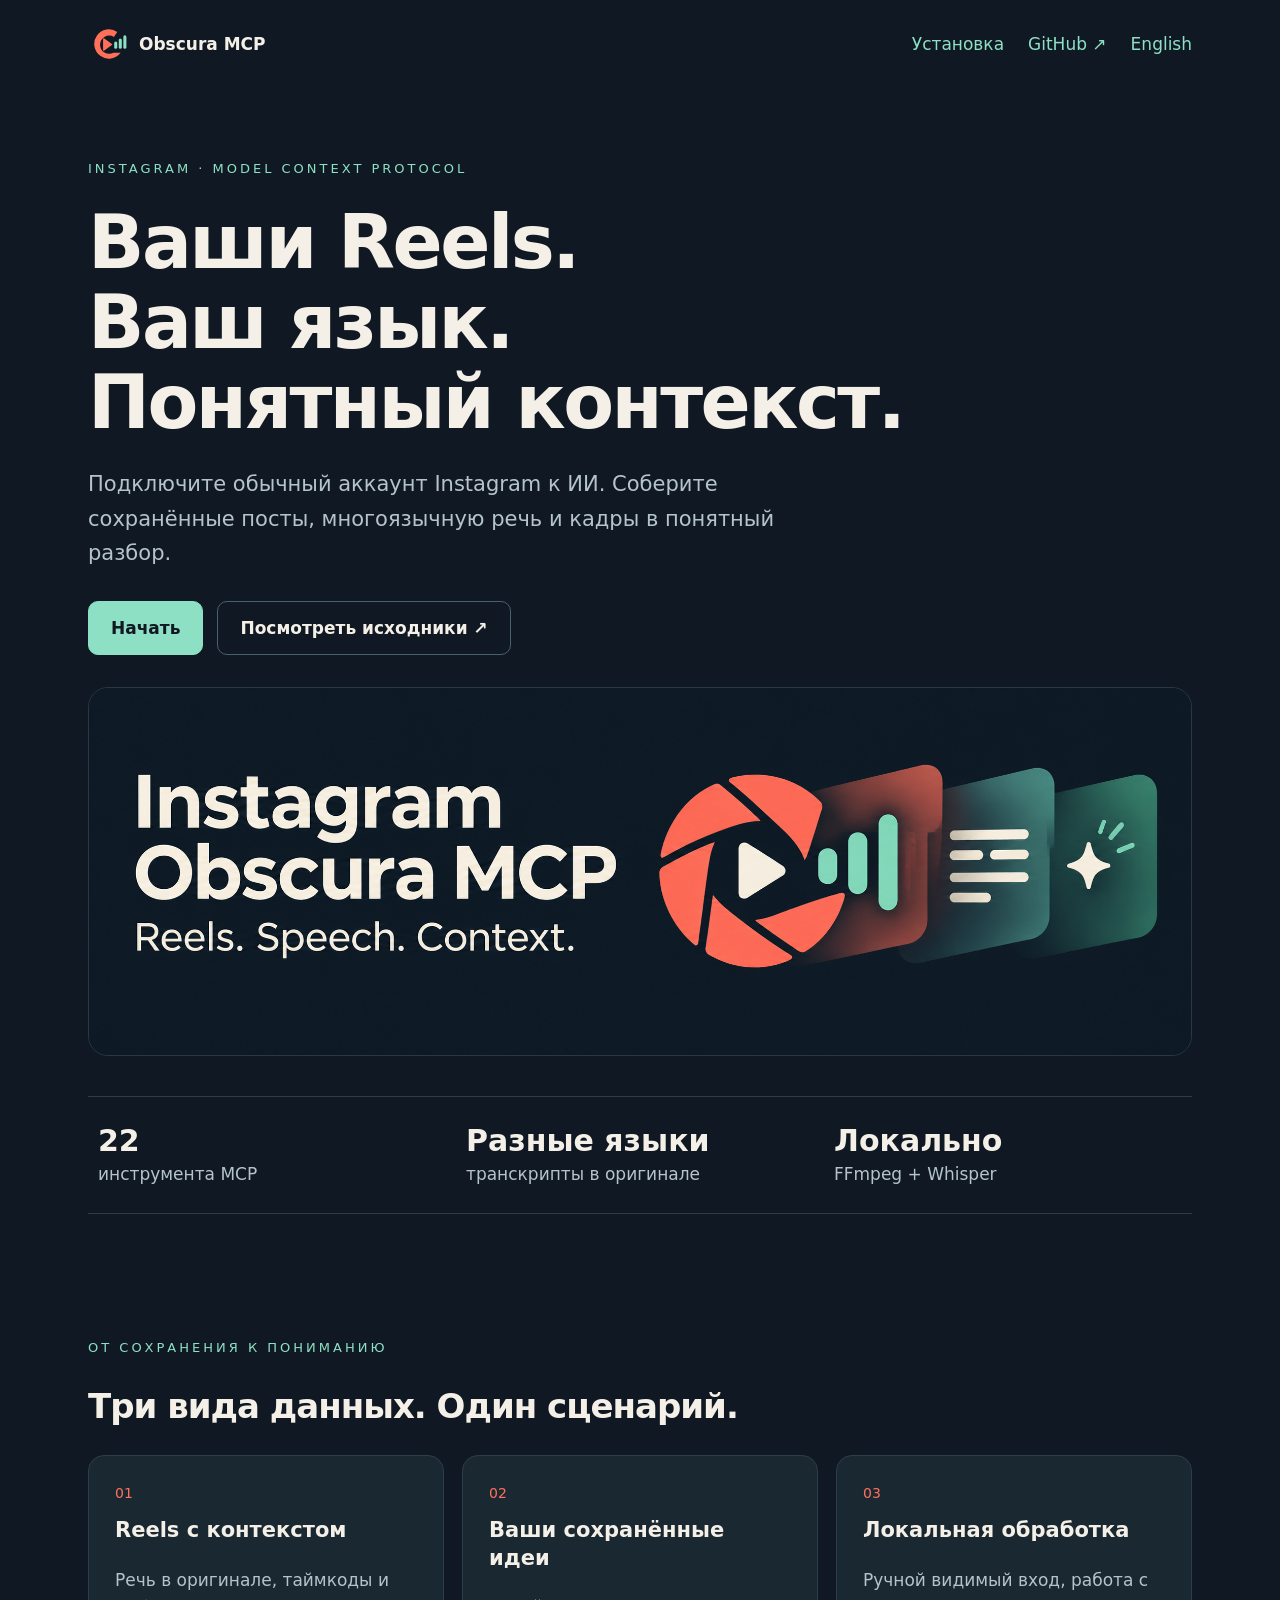
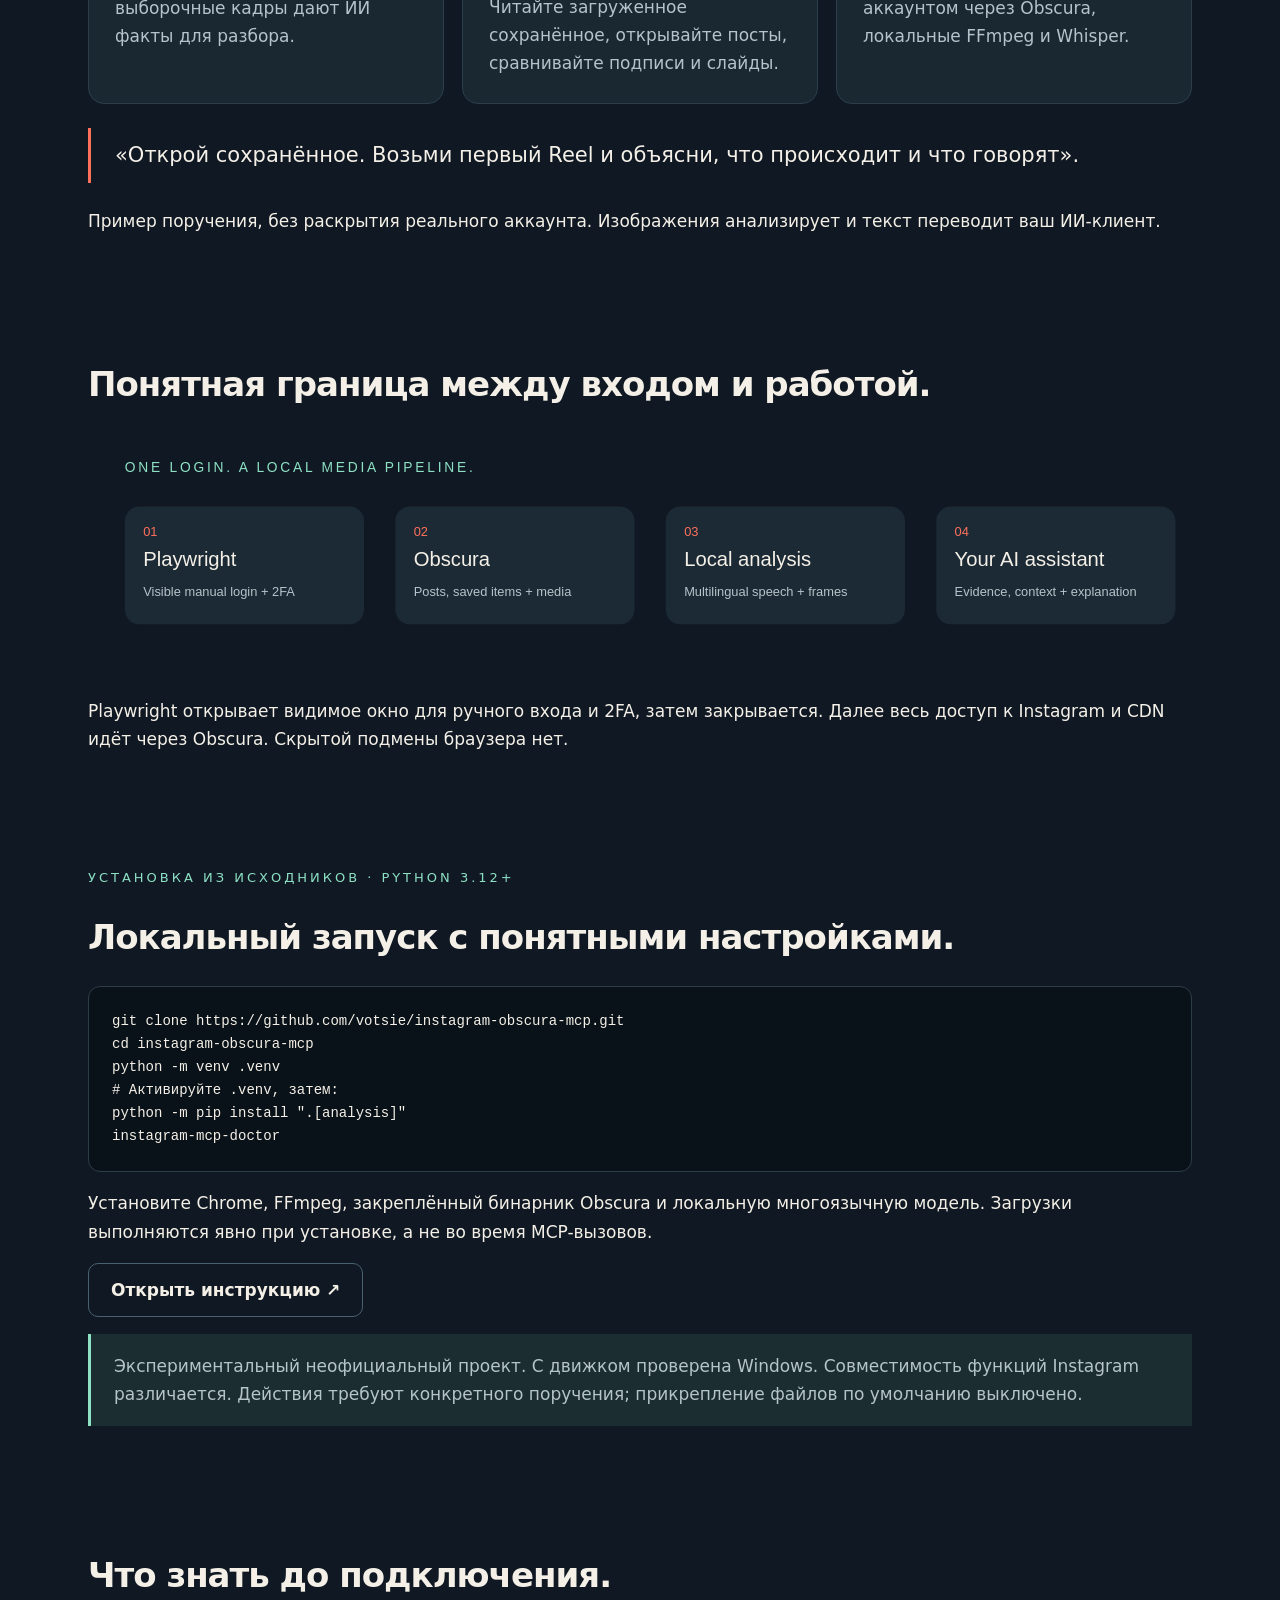
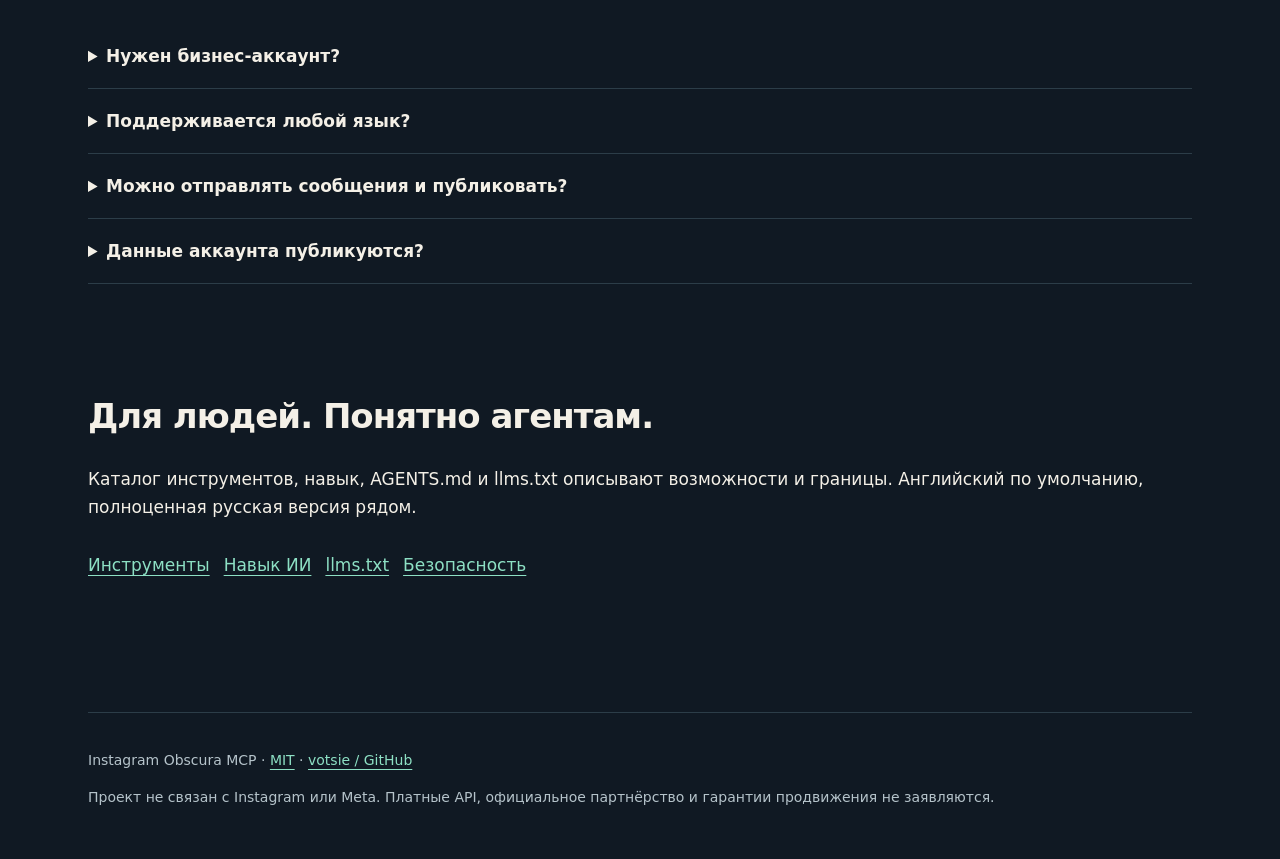
==== site/ru/index.html @ 12e150a8 "feat: release Instagram Obscura MCP with multilingual analysis" ====
<!doctype html>
<html lang="ru"><head><meta charset="utf-8"><meta name="viewport" content="width=device-width,initial-scale=1"><title>Instagram MCP: Reels, речь и сохранённое | Obscura</title><meta name="description" content="Посты и сохранённые Reels для ИИ: локальное распознавание многоязычной речи, кадры видео, ручной вход Playwright и работа через Obscura."><meta name="theme-color" content="#101923"><link rel="canonical" href="https://votsie.github.io/instagram-obscura-mcp/ru/"><link rel="alternate" hreflang="en" href="https://votsie.github.io/instagram-obscura-mcp/"><link rel="alternate" hreflang="ru" href="https://votsie.github.io/instagram-obscura-mcp/ru/"><link rel="alternate" hreflang="x-default" href="https://votsie.github.io/instagram-obscura-mcp/"><link rel="icon" href="../assets/mark.svg" type="image/svg+xml"><link rel="stylesheet" href="../assets/style.css"><meta property="og:type" content="website"><meta property="og:title" content="Instagram MCP: Reels, речь и сохранённое | Obscura"><meta property="og:description" content="Посты и сохранённые Reels для ИИ: локальное распознавание многоязычной речи, кадры видео, ручной вход Playwright и работа через Obscura."><meta property="og:url" content="https://votsie.github.io/instagram-obscura-mcp/ru/"><meta property="og:image" content="https://votsie.github.io/instagram-obscura-mcp/assets/hero.png"><meta property="og:image:alt" content="Instagram Obscura MCP — Reels. Speech. Context."><meta property="og:locale" content="ru_RU"><meta name="twitter:card" content="summary_large_image"><meta name="twitter:title" content="Instagram MCP: Reels, речь и сохранённое | Obscura"><meta name="twitter:description" content="Посты и сохранённые Reels для ИИ: локальное распознавание многоязычной речи, кадры видео, ручной вход Playwright и работа через Obscura."><meta name="twitter:image" content="https://votsie.github.io/instagram-obscura-mcp/assets/hero.png"><script type="application/ld+json">{"@context": "https://schema.org", "@type": "SoftwareSourceCode", "name": "Instagram Obscura MCP", "description": "Посты и сохранённые Reels для ИИ: локальное распознавание многоязычной речи, кадры видео, ручной вход Playwright и работа через Obscura.", "codeRepository": "https://github.com/votsie/instagram-obscura-mcp", "url": "https://votsie.github.io/instagram-obscura-mcp/ru/", "programmingLanguage": "Python", "runtimePlatform": "Python 3.12+", "license": "https://github.com/votsie/instagram-obscura-mcp/blob/main/LICENSE", "inLanguage": "ru", "author": {"@type": "Person", "name": "votsie", "url": "https://github.com/votsie"}}</script></head>
<body><a class="skip" href="#main">К содержанию</a><div class="wrap"><header><a class="brand" href="../index.html"><img src="../assets/mark.svg" width="39" height="39" alt="">Obscura MCP</a><nav aria-label="Главная навигация"><a href="#start">Установка</a><a href="https://github.com/votsie/instagram-obscura-mcp">GitHub ↗</a><a href="../" lang="en">English</a></nav></header>
<main id="main"><section class="hero"><p class="eyebrow">Instagram · Model Context Protocol</p><h1>Ваши Reels.<br>Ваш язык.<br>Понятный контекст.</h1><p class="lead">Подключите обычный аккаунт Instagram к ИИ. Соберите сохранённые посты, многоязычную речь и кадры в понятный разбор.</p><div class="buttons"><a class="button primary" href="#start">Начать</a><a class="button" href="https://github.com/votsie/instagram-obscura-mcp">Посмотреть исходники ↗</a></div><img class="cover" src="../assets/hero.webp" width="2172" height="724" alt="Instagram Obscura MCP — Reels. Speech. Context." fetchpriority="high"><div class="metrics"><div class="metric"><b>22</b>инструмента MCP</div><div class="metric"><b>Разные языки</b>транскрипты в оригинале</div><div class="metric"><b>Локально</b>FFmpeg + Whisper</div></div></section>
<section><p class="eyebrow">От сохранения к пониманию</p><h2>Три вида данных. Один сценарий.</h2><div class="grid"><article class="card"><span class="num">01</span><h3>Reels с контекстом</h3><p>Речь в оригинале, таймкоды и выборочные кадры дают ИИ факты для разбора.</p></article><article class="card"><span class="num">02</span><h3>Ваши сохранённые идеи</h3><p>Читайте загруженное сохранённое, открывайте посты, сравнивайте подписи и слайды.</p></article><article class="card"><span class="num">03</span><h3>Локальная обработка</h3><p>Ручной видимый вход, работа с аккаунтом через Obscura, локальные FFmpeg и Whisper.</p></article></div><blockquote>«Открой сохранённое. Возьми первый Reel и объясни, что происходит и что говорят».</blockquote><p>Пример поручения, без раскрытия реального аккаунта. Изображения анализирует и текст переводит ваш ИИ-клиент.</p></section>
<section><h2>Понятная граница между входом и работой.</h2><img class="wide flow-diagram" loading="lazy" src="../assets/flow.svg" width="1200" height="260" alt="Ручной вход Playwright, работа Obscura, локальный анализ и объяснение ИИ"><p>Playwright открывает видимое окно для ручного входа и 2FA, затем закрывается. Далее весь доступ к Instagram и CDN идёт через Obscura. Скрытой подмены браузера нет.</p><ol class="mobile-flow"><li>Видимый вход Playwright и 2FA</li><li>Obscura: посты, сохранённое и медиа</li><li>Локальные многоязычная речь и кадры</li><li>ИИ-клиент: разбор и перевод</li></ol></section>
<section id="start"><p class="eyebrow">Установка из исходников · Python 3.12+</p><h2>Локальный запуск с понятными настройками.</h2><pre><code>git clone https://github.com/votsie/instagram-obscura-mcp.git
cd instagram-obscura-mcp
python -m venv .venv
# Активируйте .venv, затем:
python -m pip install ".[analysis]"
instagram-mcp-doctor</code></pre><p>Установите Chrome, FFmpeg, закреплённый бинарник Obscura и локальную многоязычную модель. Загрузки выполняются явно при установке, а не во время MCP-вызовов.</p><a class="button" href="https://github.com/votsie/instagram-obscura-mcp/blob/main/docs/ru/installation.md">Открыть инструкцию ↗</a><p class="note">Экспериментальный неофициальный проект. С движком проверена Windows. Совместимость функций Instagram различается. Действия требуют конкретного поручения; прикрепление файлов по умолчанию выключено.</p></section>
<section><h2>Что знать до подключения.</h2><details><summary>Нужен бизнес-аккаунт?</summary><p>Нет. Это браузерный сценарий для личного аккаунта, а не интеграция Graph API.</p></details><details><summary>Поддерживается любой язык?</summary><p>Используется многоязычная Whisper с автоопределением. Покрытие и точность различаются; разбор, перевод и чтение кадров выполняет ИИ-клиент.</p></details><details><summary>Можно отправлять сообщения и публиковать?</summary><p>Есть примитивы интерфейса с проверкой аккаунта. Специальных API отправки и публикации нет; реальные отправки не тестировались при выпуске. Проверяйте каждую операцию.</p></details><details><summary>Данные аккаунта публикуются?</summary><p>В репозитории нет сессий, сохранённого или скачанного контента. Локальная среда сохраняет приватные cookies и результаты: защищайте её и ознакомьтесь с моделью угроз.</p></details></section><section><h2>Для людей. Понятно агентам.</h2><p>Каталог инструментов, навык, AGENTS.md и llms.txt описывают возможности и границы. Английский по умолчанию, полноценная русская версия рядом.</p><div class="buttons"><a href="https://github.com/votsie/instagram-obscura-mcp/blob/main/docs/tools.md">Инструменты</a><a href="https://github.com/votsie/instagram-obscura-mcp/blob/main/skills/instagram/SKILL.md">Навык ИИ</a><a href="../llms.txt">llms.txt</a><a href="https://github.com/votsie/instagram-obscura-mcp/blob/main/docs/ru/security.md">Безопасность</a></div></section></main><footer>Instagram Obscura MCP · <a href="https://github.com/votsie/instagram-obscura-mcp/blob/main/LICENSE">MIT</a> · <a href="https://github.com/votsie/instagram-obscura-mcp">votsie / GitHub</a><p>Проект не связан с Instagram или Meta. Платные API, официальное партнёрство и гарантии продвижения не заявляются.</p></footer></div></body></html>
---- site/assets/style.css ----
:root{color-scheme:dark;--ink:#101923;--panel:#1a2832;--paper:#f4f0e7;--mint:#8de0c4;--coral:#ff705b;--muted:#b5c3ca}*{box-sizing:border-box}html{scroll-behavior:smooth}body{margin:0;background:var(--ink);color:var(--paper);font:17px/1.65 system-ui,-apple-system,Segoe UI,sans-serif}a{color:var(--mint);text-underline-offset:4px}a:focus-visible,button:focus-visible{outline:3px solid var(--coral);outline-offset:6px}.wrap{max-width:1160px;margin:auto;padding:0 28px}.skip{position:absolute;left:10px;top:-90px}.skip:focus{top:10px;background:var(--ink);z-index:3}header{display:flex;align-items:center;justify-content:space-between;padding:25px 0;gap:20px}header a{text-decoration:none}header .brand{display:flex;align-items:center;color:var(--paper);gap:12px;font-weight:700}header img{width:39px;height:39px}nav{display:flex;gap:24px}.hero{padding:56px 0 28px}.eyebrow{font-size:13px;letter-spacing:3px;color:var(--mint);text-transform:uppercase}h1{font-size:clamp(40px,6vw,74px);line-height:1.08;letter-spacing:-2.5px;max-width:900px;margin:24px 0}h2{font-size:34px;line-height:1.2;letter-spacing:-1px}h3{font-size:21px;line-height:1.3;margin-top:0}.lead{max-width:760px;font-size:21px;color:var(--muted)}.buttons{display:flex;gap:14px;flex-wrap:wrap;margin:30px 0}.button{display:inline-block;border-radius:10px;padding:12px 22px;text-decoration:none;font-weight:650;border:1px solid #49606e;color:var(--paper)}.primary{background:var(--mint);border-color:var(--mint);color:var(--ink)}.cover{display:block;width:100%;height:auto;border-radius:20px;border:1px solid #263844;margin:32px 0}.metrics{display:grid;grid-template-columns:repeat(3,1fr);border-block:1px solid #2c3d48;margin:40px 0}.metric{padding:24px 10px;color:var(--muted)}.metric b{display:block;font-size:30px;line-height:1.3;color:var(--paper)}section{padding:42px 0}.grid{display:grid;grid-template-columns:repeat(3,1fr);gap:18px}.card{background:var(--panel);border:1px solid #2b3e4a;border-radius:16px;padding:26px}.card p{margin-bottom:0;color:var(--muted)}.num{color:var(--coral);font-size:14px;display:block;margin-bottom:12px}blockquote{border-left:3px solid var(--coral);padding:10px 24px;margin:24px 0;color:var(--paper);font-size:21px}pre{overflow:auto;background:#0a1219;padding:23px;border:1px solid #2c3d48;border-radius:12px;font-size:14px}code{font-family:ui-monospace,Consolas,monospace}.wide{width:100%;height:auto}.note{background:#1b2d31;border-left:3px solid var(--mint);padding:18px 23px;color:var(--muted)}details{border-bottom:1px solid #2c3d48;padding:18px 0}summary{cursor:pointer;font-weight:600}details p{color:var(--muted)}footer{border-top:1px solid #2c3d48;padding:36px 0;margin-top:60px;font-size:14px;color:var(--muted)}@media(max-width:720px){.wrap{padding:0 20px}header{align-items:flex-start}nav{gap:12px;font-size:14px}.grid{grid-template-columns:1fr}.hero{padding-top:25px}h1{letter-spacing:-1px}.metrics{gap:8px}.metric b{font-size:23px}.metric{font-size:13px}section{padding:28px 0}.lead{font-size:19px}}@media(prefers-reduced-motion:reduce){html{scroll-behavior:auto}}
header .brand{white-space:nowrap}.mobile-flow{display:none}@media(max-width:720px){header{flex-wrap:wrap}nav{width:100%;justify-content:space-between}.flow-diagram{display:none}.mobile-flow{display:grid;gap:12px}.mobile-flow li{background:var(--panel);padding:14px 18px;border-radius:12px;list-style-position:inside}}
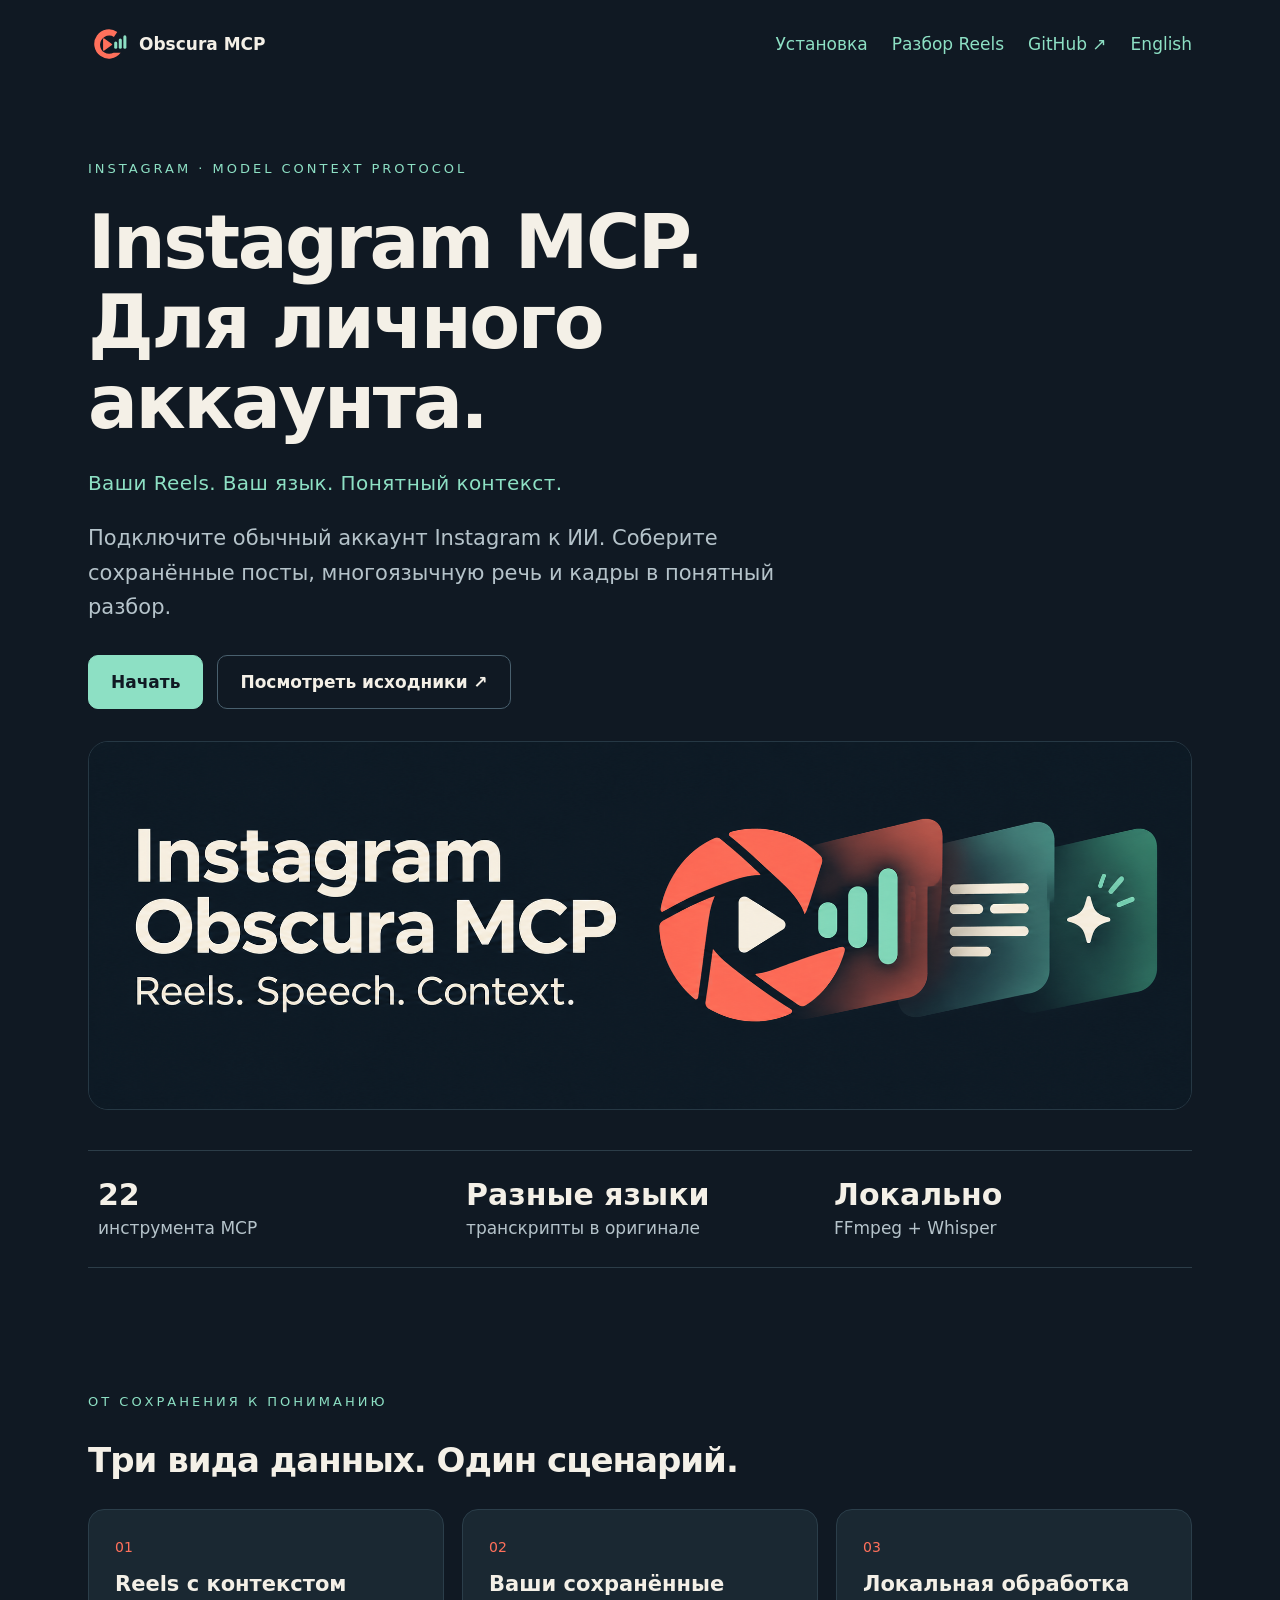
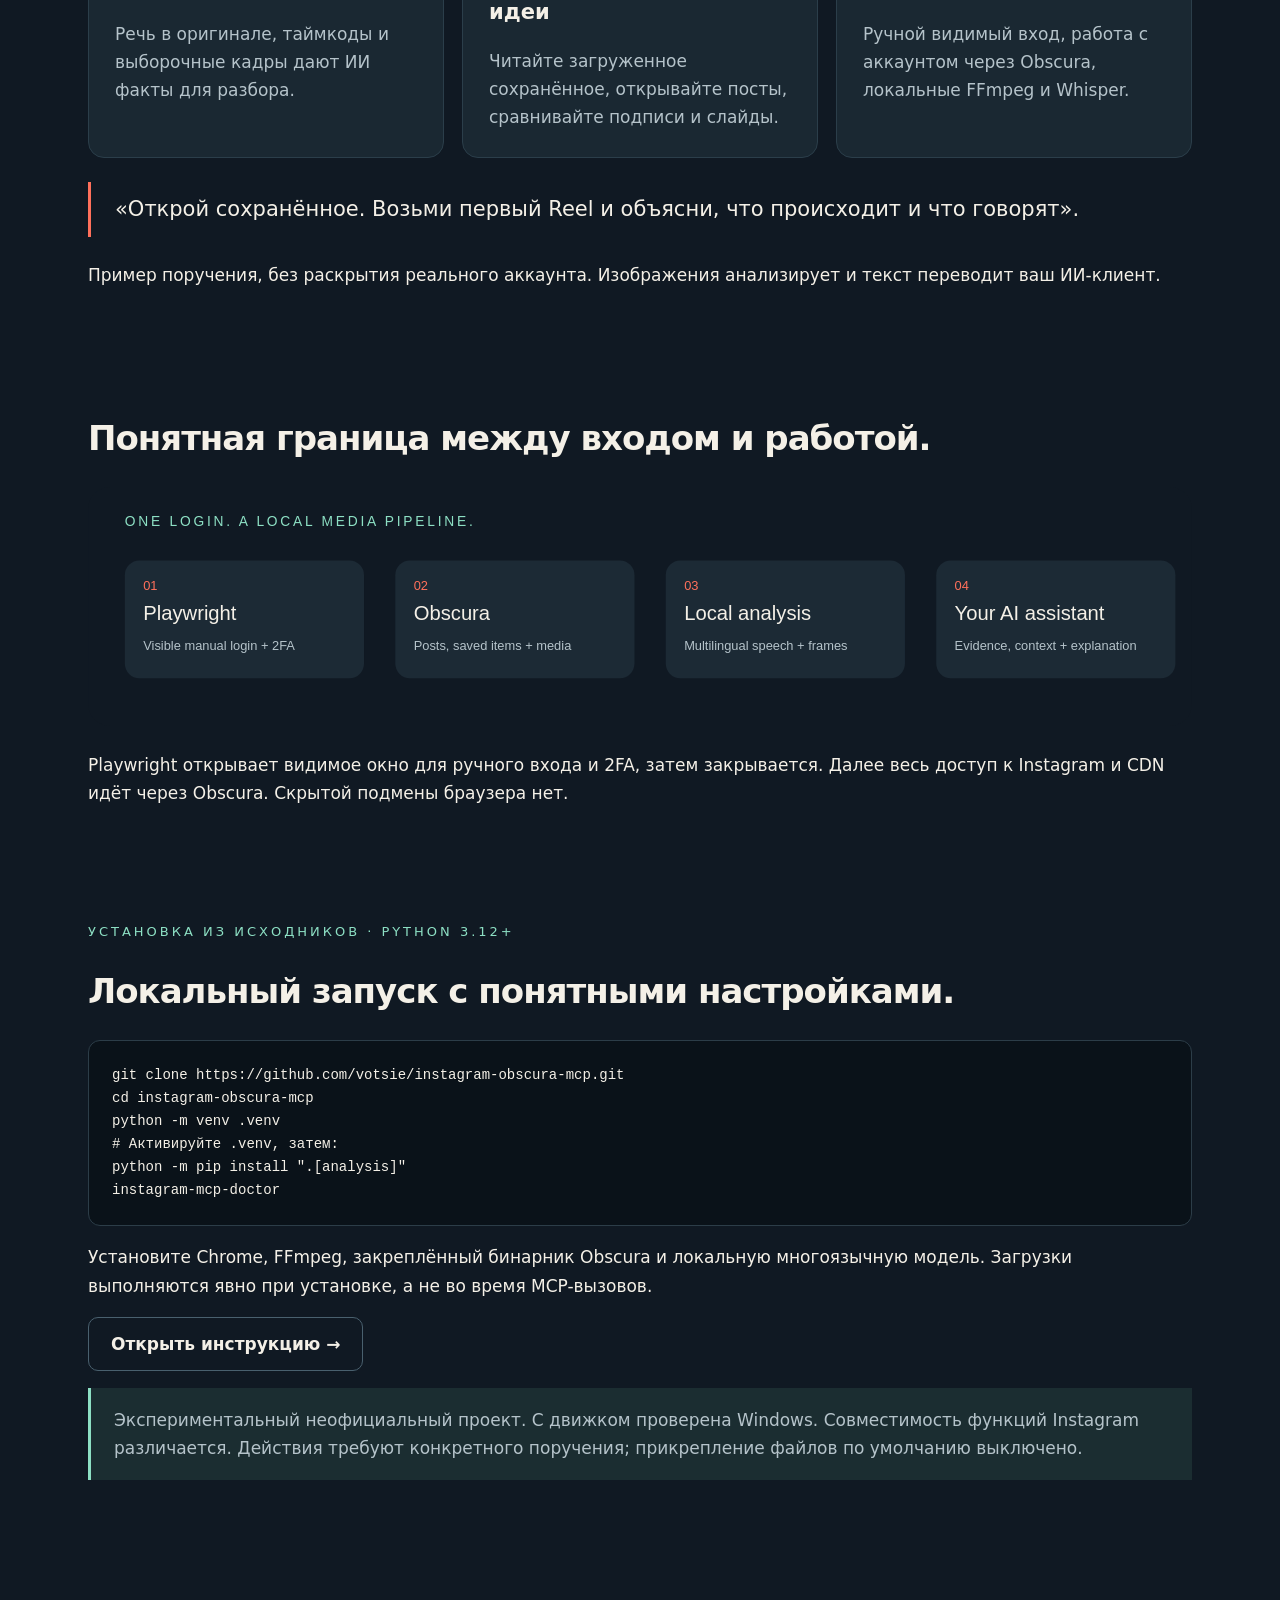
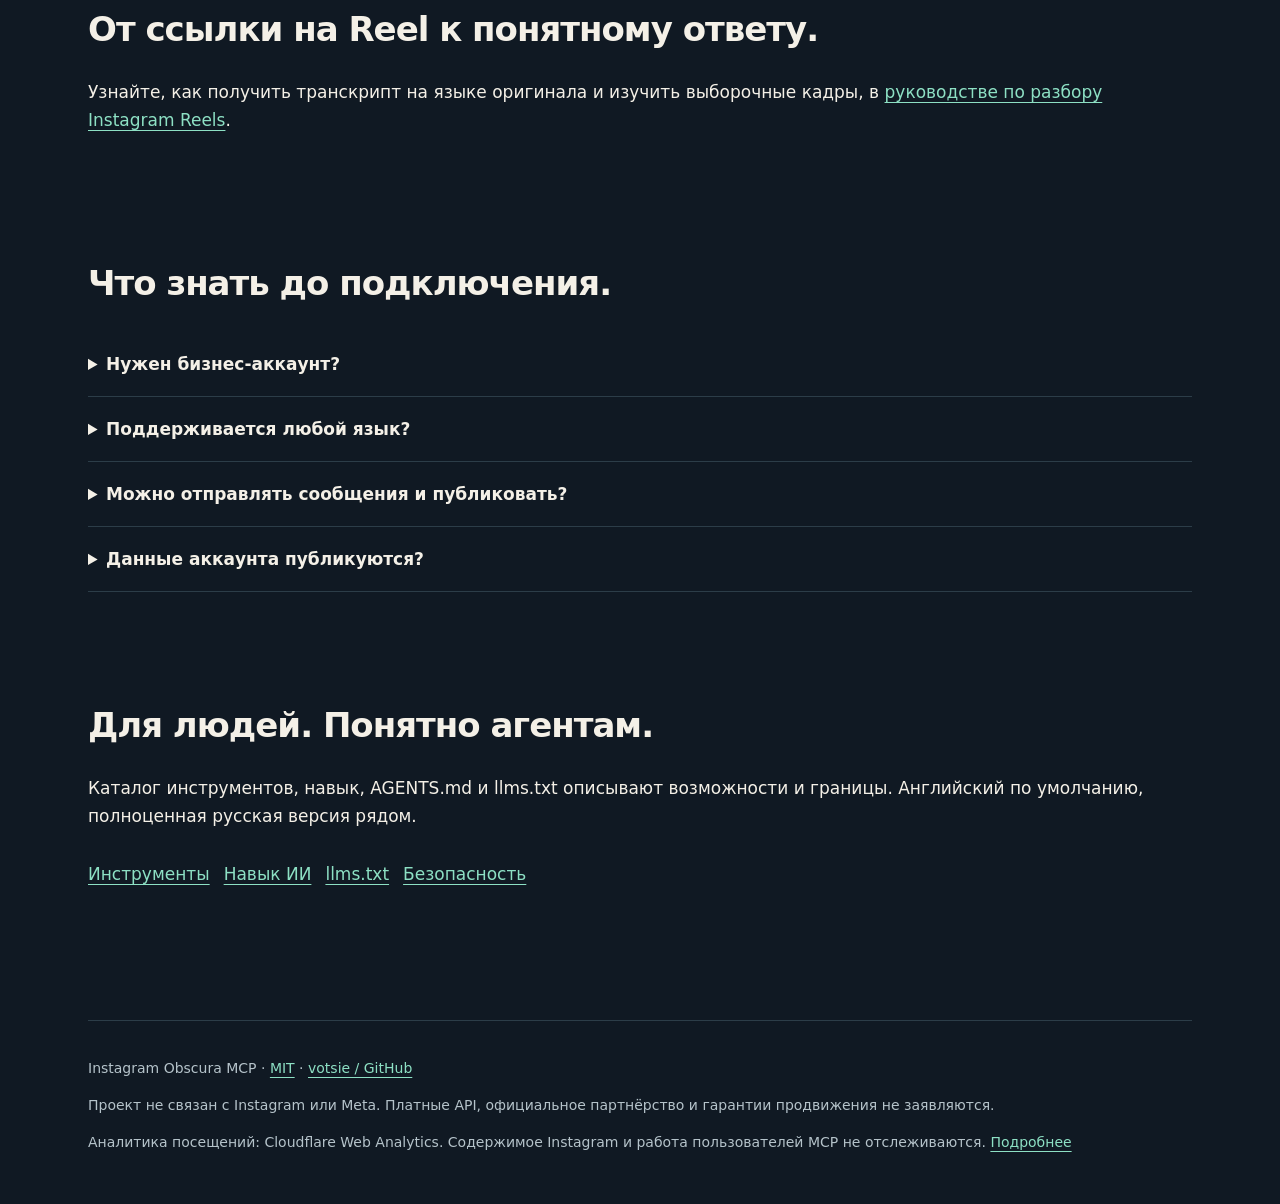
==== commit 5374c619: "feat: improve multilingual SEO and add privacy-aware web analytics" ====
--- a/site/ru/index.html
+++ b/site/ru/index.html
@@ -1,7 +1,7 @@
 <!doctype html>
 <html lang="ru"><head><meta charset="utf-8"><meta name="viewport" content="width=device-width,initial-scale=1"><title>Instagram MCP: Reels, речь и сохранённое | Obscura</title><meta name="description" content="Посты и сохранённые Reels для ИИ: локальное распознавание многоязычной речи, кадры видео, ручной вход Playwright и работа через Obscura."><meta name="theme-color" content="#101923"><link rel="canonical" href="https://votsie.github.io/instagram-obscura-mcp/ru/"><link rel="alternate" hreflang="en" href="https://votsie.github.io/instagram-obscura-mcp/"><link rel="alternate" hreflang="ru" href="https://votsie.github.io/instagram-obscura-mcp/ru/"><link rel="alternate" hreflang="x-default" href="https://votsie.github.io/instagram-obscura-mcp/"><link rel="icon" href="../assets/mark.svg" type="image/svg+xml"><link rel="stylesheet" href="../assets/style.css"><meta property="og:type" content="website"><meta property="og:title" content="Instagram MCP: Reels, речь и сохранённое | Obscura"><meta property="og:description" content="Посты и сохранённые Reels для ИИ: локальное распознавание многоязычной речи, кадры видео, ручной вход Playwright и работа через Obscura."><meta property="og:url" content="https://votsie.github.io/instagram-obscura-mcp/ru/"><meta property="og:image" content="https://votsie.github.io/instagram-obscura-mcp/assets/hero.png"><meta property="og:image:alt" content="Instagram Obscura MCP — Reels. Speech. Context."><meta property="og:locale" content="ru_RU"><meta name="twitter:card" content="summary_large_image"><meta name="twitter:title" content="Instagram MCP: Reels, речь и сохранённое | Obscura"><meta name="twitter:description" content="Посты и сохранённые Reels для ИИ: локальное распознавание многоязычной речи, кадры видео, ручной вход Playwright и работа через Obscura."><meta name="twitter:image" content="https://votsie.github.io/instagram-obscura-mcp/assets/hero.png"><script type="application/ld+json">{"@context": "https://schema.org", "@type": "SoftwareSourceCode", "name": "Instagram Obscura MCP", "description": "Посты и сохранённые Reels для ИИ: локальное распознавание многоязычной речи, кадры видео, ручной вход Playwright и работа через Obscura.", "codeRepository": "https://github.com/votsie/instagram-obscura-mcp", "url": "https://votsie.github.io/instagram-obscura-mcp/ru/", "programmingLanguage": "Python", "runtimePlatform": "Python 3.12+", "license": "https://github.com/votsie/instagram-obscura-mcp/blob/main/LICENSE", "inLanguage": "ru", "author": {"@type": "Person", "name": "votsie", "url": "https://github.com/votsie"}}</script></head>
-<body><a class="skip" href="#main">К содержанию</a><div class="wrap"><header><a class="brand" href="../index.html"><img src="../assets/mark.svg" width="39" height="39" alt="">Obscura MCP</a><nav aria-label="Главная навигация"><a href="#start">Установка</a><a href="https://github.com/votsie/instagram-obscura-mcp">GitHub ↗</a><a href="../" lang="en">English</a></nav></header>
-<main id="main"><section class="hero"><p class="eyebrow">Instagram · Model Context Protocol</p><h1>Ваши Reels.<br>Ваш язык.<br>Понятный контекст.</h1><p class="lead">Подключите обычный аккаунт Instagram к ИИ. Соберите сохранённые посты, многоязычную речь и кадры в понятный разбор.</p><div class="buttons"><a class="button primary" href="#start">Начать</a><a class="button" href="https://github.com/votsie/instagram-obscura-mcp">Посмотреть исходники ↗</a></div><img class="cover" src="../assets/hero.webp" width="2172" height="724" alt="Instagram Obscura MCP — Reels. Speech. Context." fetchpriority="high"><div class="metrics"><div class="metric"><b>22</b>инструмента MCP</div><div class="metric"><b>Разные языки</b>транскрипты в оригинале</div><div class="metric"><b>Локально</b>FFmpeg + Whisper</div></div></section>
+<body><a class="skip" href="#main">К содержанию</a><div class="wrap"><header><a class="brand" href="../"><img src="../assets/mark.svg" width="39" height="39" alt="">Obscura MCP</a><nav aria-label="Главная навигация"><a href="installation/">Установка</a><a href="reels/">Разбор Reels</a><a href="https://github.com/votsie/instagram-obscura-mcp">GitHub ↗</a><a href="../" lang="en">English</a></nav></header>
+<main id="main"><section class="hero"><p class="eyebrow">Instagram · Model Context Protocol</p><h1>Instagram MCP.<br>Для личного аккаунта.</h1><p class="hero-tagline">Ваши Reels. Ваш язык. Понятный контекст.</p><p class="lead">Подключите обычный аккаунт Instagram к ИИ. Соберите сохранённые посты, многоязычную речь и кадры в понятный разбор.</p><div class="buttons"><a class="button primary" href="#start">Начать</a><a class="button" href="https://github.com/votsie/instagram-obscura-mcp">Посмотреть исходники ↗</a></div><img class="cover" src="../assets/hero.webp" width="2172" height="724" alt="Instagram Obscura MCP — Reels. Speech. Context." fetchpriority="high"><div class="metrics"><div class="metric"><b>22</b>инструмента MCP</div><div class="metric"><b>Разные языки</b>транскрипты в оригинале</div><div class="metric"><b>Локально</b>FFmpeg + Whisper</div></div></section>
 <section><p class="eyebrow">От сохранения к пониманию</p><h2>Три вида данных. Один сценарий.</h2><div class="grid"><article class="card"><span class="num">01</span><h3>Reels с контекстом</h3><p>Речь в оригинале, таймкоды и выборочные кадры дают ИИ факты для разбора.</p></article><article class="card"><span class="num">02</span><h3>Ваши сохранённые идеи</h3><p>Читайте загруженное сохранённое, открывайте посты, сравнивайте подписи и слайды.</p></article><article class="card"><span class="num">03</span><h3>Локальная обработка</h3><p>Ручной видимый вход, работа с аккаунтом через Obscura, локальные FFmpeg и Whisper.</p></article></div><blockquote>«Открой сохранённое. Возьми первый Reel и объясни, что происходит и что говорят».</blockquote><p>Пример поручения, без раскрытия реального аккаунта. Изображения анализирует и текст переводит ваш ИИ-клиент.</p></section>
 <section><h2>Понятная граница между входом и работой.</h2><img class="wide flow-diagram" loading="lazy" src="../assets/flow.svg" width="1200" height="260" alt="Ручной вход Playwright, работа Obscura, локальный анализ и объяснение ИИ"><p>Playwright открывает видимое окно для ручного входа и 2FA, затем закрывается. Далее весь доступ к Instagram и CDN идёт через Obscura. Скрытой подмены браузера нет.</p><ol class="mobile-flow"><li>Видимый вход Playwright и 2FA</li><li>Obscura: посты, сохранённое и медиа</li><li>Локальные многоязычная речь и кадры</li><li>ИИ-клиент: разбор и перевод</li></ol></section>
 <section id="start"><p class="eyebrow">Установка из исходников · Python 3.12+</p><h2>Локальный запуск с понятными настройками.</h2><pre><code>git clone https://github.com/votsie/instagram-obscura-mcp.git
@@ -9,5 +9,6 @@
 python -m venv .venv
 # Активируйте .venv, затем:
 python -m pip install ".[analysis]"
-instagram-mcp-doctor</code></pre><p>Установите Chrome, FFmpeg, закреплённый бинарник Obscura и локальную многоязычную модель. Загрузки выполняются явно при установке, а не во время MCP-вызовов.</p><a class="button" href="https://github.com/votsie/instagram-obscura-mcp/blob/main/docs/ru/installation.md">Открыть инструкцию ↗</a><p class="note">Экспериментальный неофициальный проект. С движком проверена Windows. Совместимость функций Instagram различается. Действия требуют конкретного поручения; прикрепление файлов по умолчанию выключено.</p></section>
-<section><h2>Что знать до подключения.</h2><details><summary>Нужен бизнес-аккаунт?</summary><p>Нет. Это браузерный сценарий для личного аккаунта, а не интеграция Graph API.</p></details><details><summary>Поддерживается любой язык?</summary><p>Используется многоязычная Whisper с автоопределением. Покрытие и точность различаются; разбор, перевод и чтение кадров выполняет ИИ-клиент.</p></details><details><summary>Можно отправлять сообщения и публиковать?</summary><p>Есть примитивы интерфейса с проверкой аккаунта. Специальных API отправки и публикации нет; реальные отправки не тестировались при выпуске. Проверяйте каждую операцию.</p></details><details><summary>Данные аккаунта публикуются?</summary><p>В репозитории нет сессий, сохранённого или скачанного контента. Локальная среда сохраняет приватные cookies и результаты: защищайте её и ознакомьтесь с моделью угроз.</p></details></section><section><h2>Для людей. Понятно агентам.</h2><p>Каталог инструментов, навык, AGENTS.md и llms.txt описывают возможности и границы. Английский по умолчанию, полноценная русская версия рядом.</p><div class="buttons"><a href="https://github.com/votsie/instagram-obscura-mcp/blob/main/docs/tools.md">Инструменты</a><a href="https://github.com/votsie/instagram-obscura-mcp/blob/main/skills/instagram/SKILL.md">Навык ИИ</a><a href="../llms.txt">llms.txt</a><a href="https://github.com/votsie/instagram-obscura-mcp/blob/main/docs/ru/security.md">Безопасность</a></div></section></main><footer>Instagram Obscura MCP · <a href="https://github.com/votsie/instagram-obscura-mcp/blob/main/LICENSE">MIT</a> · <a href="https://github.com/votsie/instagram-obscura-mcp">votsie / GitHub</a><p>Проект не связан с Instagram или Meta. Платные API, официальное партнёрство и гарантии продвижения не заявляются.</p></footer></div></body></html>+instagram-mcp-doctor</code></pre><p>Установите Chrome, FFmpeg, закреплённый бинарник Obscura и локальную многоязычную модель. Загрузки выполняются явно при установке, а не во время MCP-вызовов.</p><a class="button" href="installation/">Открыть инструкцию →</a><p class="note">Экспериментальный неофициальный проект. С движком проверена Windows. Совместимость функций Instagram различается. Действия требуют конкретного поручения; прикрепление файлов по умолчанию выключено.</p></section>
+<section><h2>От ссылки на Reel к понятному ответу.</h2><p>Узнайте, как получить транскрипт на языке оригинала и изучить выборочные кадры, в <a href="reels/">руководстве по разбору Instagram Reels</a>.</p></section>
+<section><h2>Что знать до подключения.</h2><details><summary>Нужен бизнес-аккаунт?</summary><p>Нет. Это браузерный сценарий для личного аккаунта, а не интеграция Graph API.</p></details><details><summary>Поддерживается любой язык?</summary><p>Используется многоязычная Whisper с автоопределением. Покрытие и точность различаются; разбор, перевод и чтение кадров выполняет ИИ-клиент.</p></details><details><summary>Можно отправлять сообщения и публиковать?</summary><p>Есть примитивы интерфейса с проверкой аккаунта. Специальных API отправки и публикации нет; реальные отправки не тестировались при выпуске. Проверяйте каждую операцию.</p></details><details><summary>Данные аккаунта публикуются?</summary><p>В репозитории нет сессий, сохранённого или скачанного контента. Локальная среда сохраняет приватные cookies и результаты: защищайте её и ознакомьтесь с моделью угроз.</p></details></section><section><h2>Для людей. Понятно агентам.</h2><p>Каталог инструментов, навык, AGENTS.md и llms.txt описывают возможности и границы. Английский по умолчанию, полноценная русская версия рядом.</p><div class="buttons"><a href="https://github.com/votsie/instagram-obscura-mcp/blob/main/docs/tools.md">Инструменты</a><a href="https://github.com/votsie/instagram-obscura-mcp/blob/main/skills/instagram/SKILL.md">Навык ИИ</a><a href="../llms.txt">llms.txt</a><a href="https://github.com/votsie/instagram-obscura-mcp/blob/main/docs/ru/security.md">Безопасность</a></div></section></main><footer>Instagram Obscura MCP · <a href="https://github.com/votsie/instagram-obscura-mcp/blob/main/LICENSE">MIT</a> · <a href="https://github.com/votsie/instagram-obscura-mcp">votsie / GitHub</a><p>Проект не связан с Instagram или Meta. Платные API, официальное партнёрство и гарантии продвижения не заявляются.</p><p>Аналитика посещений: Cloudflare Web Analytics. Содержимое Instagram и работа пользователей MCP не отслеживаются. <a href="https://github.com/votsie/instagram-obscura-mcp/blob/main/docs/ru/analytics.md">Подробнее</a></p></footer></div><script src="../assets/analytics.js" data-cf-token="ada6056b84554121a30c51aba1f66576" defer></script></body></html>
--- a/site/assets/style.css
+++ b/site/assets/style.css
@@ -1,2 +1,4 @@
 :root{color-scheme:dark;--ink:#101923;--panel:#1a2832;--paper:#f4f0e7;--mint:#8de0c4;--coral:#ff705b;--muted:#b5c3ca}*{box-sizing:border-box}html{scroll-behavior:smooth}body{margin:0;background:var(--ink);color:var(--paper);font:17px/1.65 system-ui,-apple-system,Segoe UI,sans-serif}a{color:var(--mint);text-underline-offset:4px}a:focus-visible,button:focus-visible{outline:3px solid var(--coral);outline-offset:6px}.wrap{max-width:1160px;margin:auto;padding:0 28px}.skip{position:absolute;left:10px;top:-90px}.skip:focus{top:10px;background:var(--ink);z-index:3}header{display:flex;align-items:center;justify-content:space-between;padding:25px 0;gap:20px}header a{text-decoration:none}header .brand{display:flex;align-items:center;color:var(--paper);gap:12px;font-weight:700}header img{width:39px;height:39px}nav{display:flex;gap:24px}.hero{padding:56px 0 28px}.eyebrow{font-size:13px;letter-spacing:3px;color:var(--mint);text-transform:uppercase}h1{font-size:clamp(40px,6vw,74px);line-height:1.08;letter-spacing:-2.5px;max-width:900px;margin:24px 0}h2{font-size:34px;line-height:1.2;letter-spacing:-1px}h3{font-size:21px;line-height:1.3;margin-top:0}.lead{max-width:760px;font-size:21px;color:var(--muted)}.buttons{display:flex;gap:14px;flex-wrap:wrap;margin:30px 0}.button{display:inline-block;border-radius:10px;padding:12px 22px;text-decoration:none;font-weight:650;border:1px solid #49606e;color:var(--paper)}.primary{background:var(--mint);border-color:var(--mint);color:var(--ink)}.cover{display:block;width:100%;height:auto;border-radius:20px;border:1px solid #263844;margin:32px 0}.metrics{display:grid;grid-template-columns:repeat(3,1fr);border-block:1px solid #2c3d48;margin:40px 0}.metric{padding:24px 10px;color:var(--muted)}.metric b{display:block;font-size:30px;line-height:1.3;color:var(--paper)}section{padding:42px 0}.grid{display:grid;grid-template-columns:repeat(3,1fr);gap:18px}.card{background:var(--panel);border:1px solid #2b3e4a;border-radius:16px;padding:26px}.card p{margin-bottom:0;color:var(--muted)}.num{color:var(--coral);font-size:14px;display:block;margin-bottom:12px}blockquote{border-left:3px solid var(--coral);padding:10px 24px;margin:24px 0;color:var(--paper);font-size:21px}pre{overflow:auto;background:#0a1219;padding:23px;border:1px solid #2c3d48;border-radius:12px;font-size:14px}code{font-family:ui-monospace,Consolas,monospace}.wide{width:100%;height:auto}.note{background:#1b2d31;border-left:3px solid var(--mint);padding:18px 23px;color:var(--muted)}details{border-bottom:1px solid #2c3d48;padding:18px 0}summary{cursor:pointer;font-weight:600}details p{color:var(--muted)}footer{border-top:1px solid #2c3d48;padding:36px 0;margin-top:60px;font-size:14px;color:var(--muted)}@media(max-width:720px){.wrap{padding:0 20px}header{align-items:flex-start}nav{gap:12px;font-size:14px}.grid{grid-template-columns:1fr}.hero{padding-top:25px}h1{letter-spacing:-1px}.metrics{gap:8px}.metric b{font-size:23px}.metric{font-size:13px}section{padding:28px 0}.lead{font-size:19px}}@media(prefers-reduced-motion:reduce){html{scroll-behavior:auto}}
 header .brand{white-space:nowrap}.mobile-flow{display:none}@media(max-width:720px){header{flex-wrap:wrap}nav{width:100%;justify-content:space-between}.flow-diagram{display:none}.mobile-flow{display:grid;gap:12px}.mobile-flow li{background:var(--panel);padding:14px 18px;border-radius:12px;list-style-position:inside}}
+
+.hero-tagline{color:var(--mint);font-size:20px;letter-spacing:.02em;margin:0 0 16px}.article{max-width:900px;margin:0 auto}.article>h1{margin-bottom:24px}.article section{padding:28px 0;border-bottom:1px solid #2c3d48}.article section:last-child{border-bottom:0}.article section h2{font-size:30px}.article ol{padding-left:24px}.article li+li{margin-top:12px}.article p,.article li{max-width:820px}.article code{overflow-wrap:anywhere}.article pre code{overflow-wrap:normal}.article .note{max-width:820px}@media(max-width:720px){nav{flex-wrap:wrap}.article>h1{font-size:clamp(38px,10vw,60px)}.article section h2{font-size:26px}}
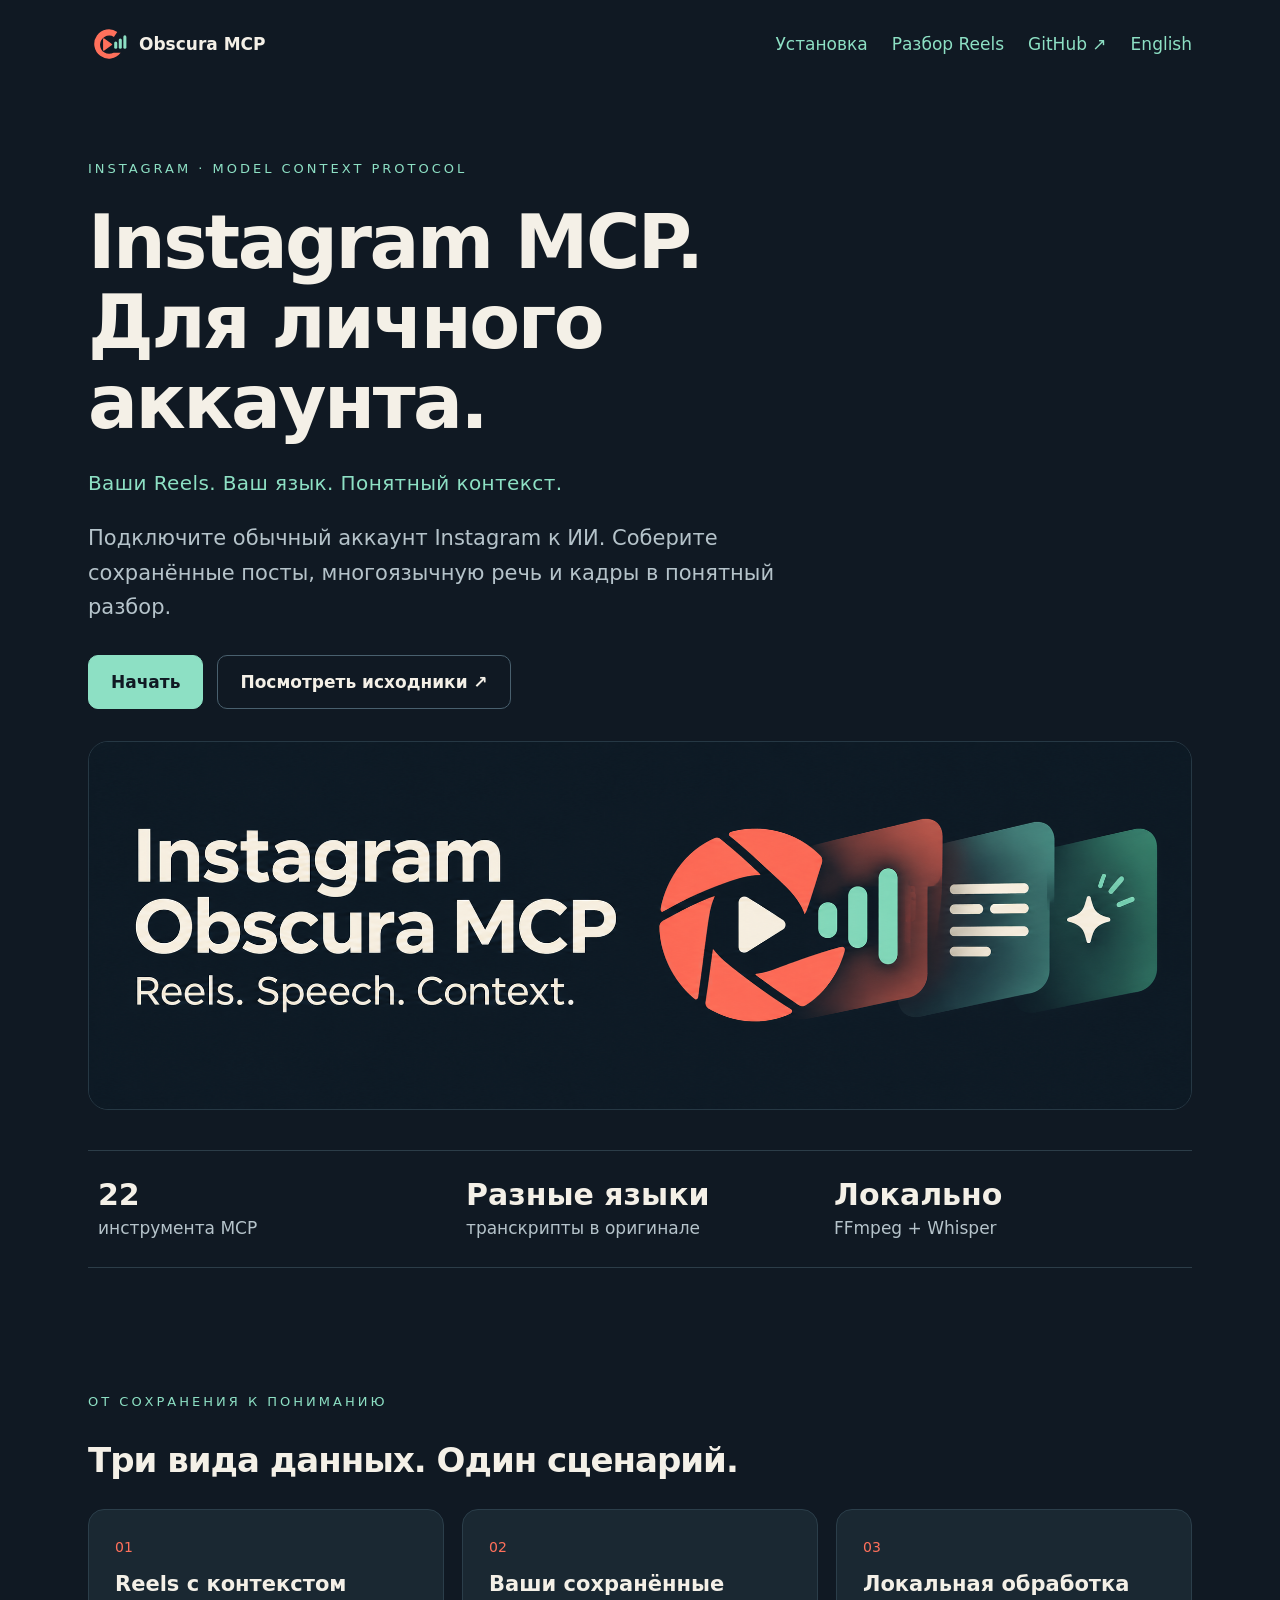
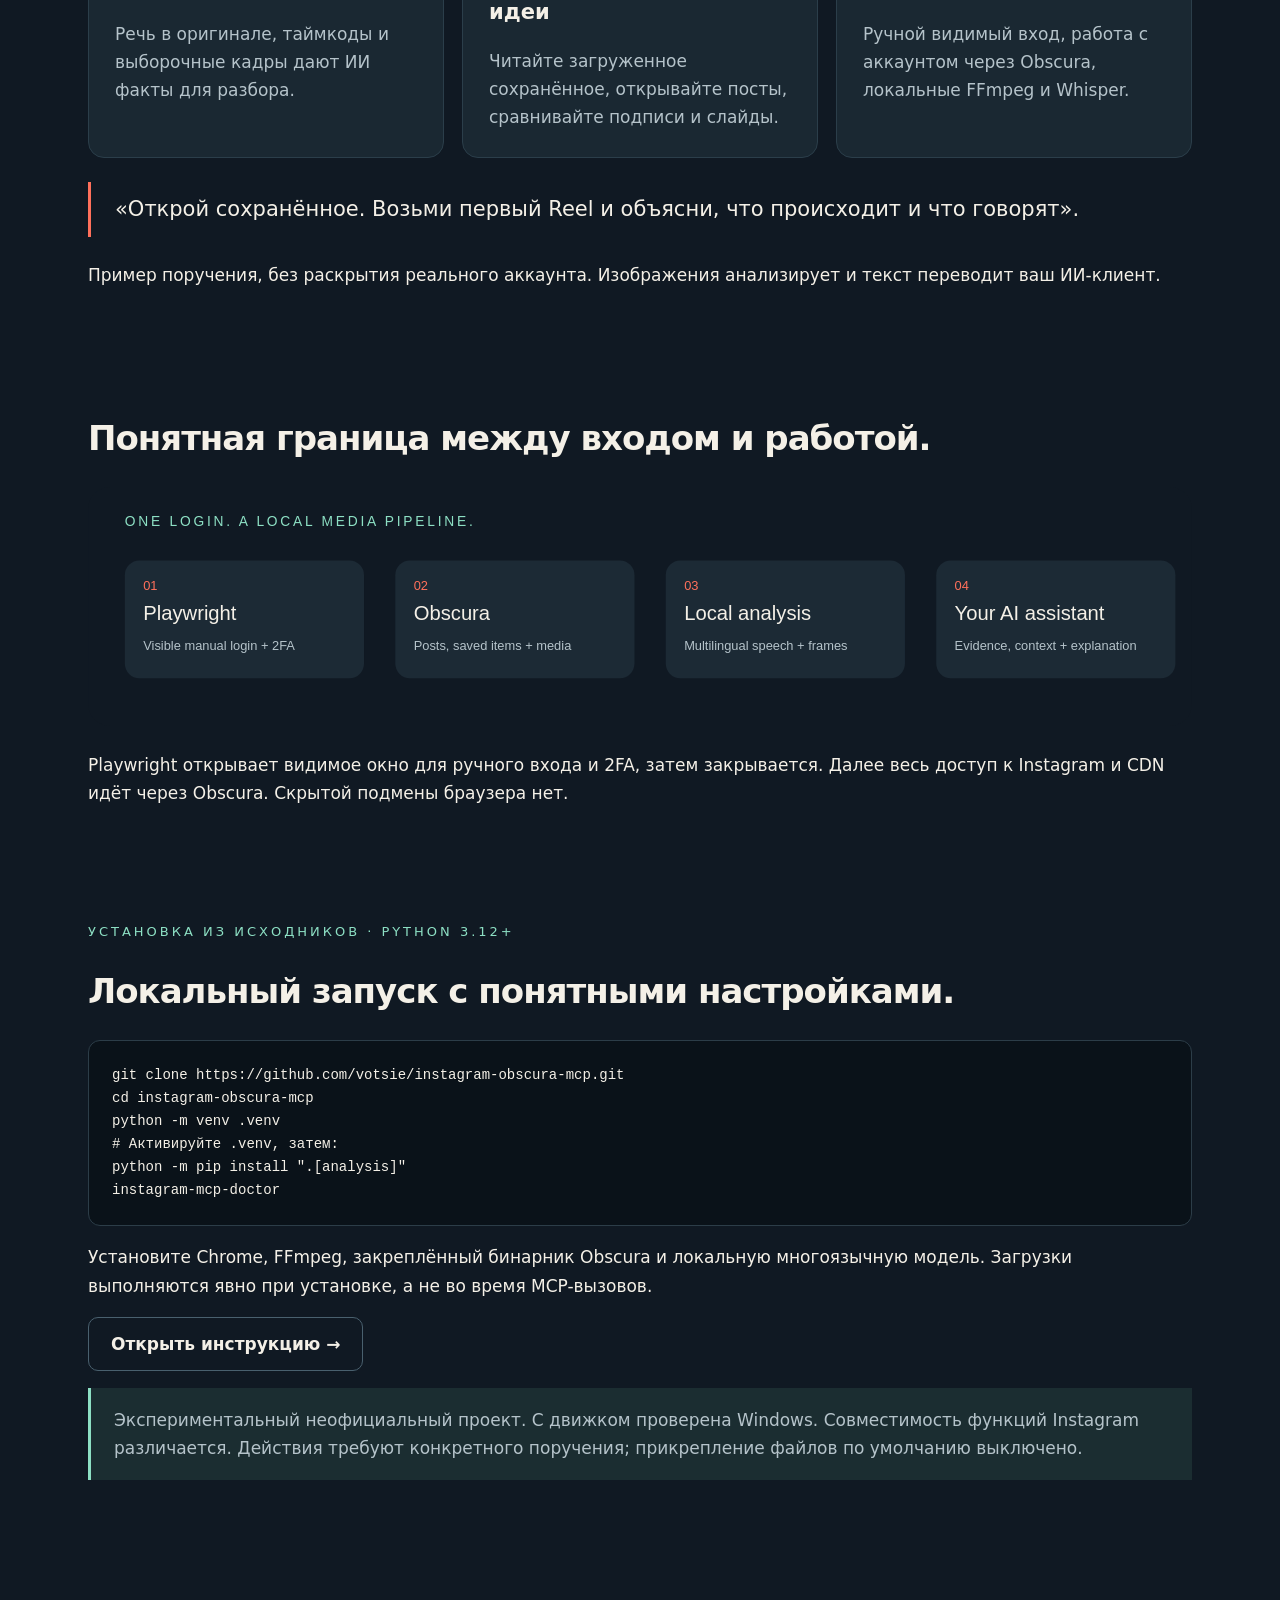
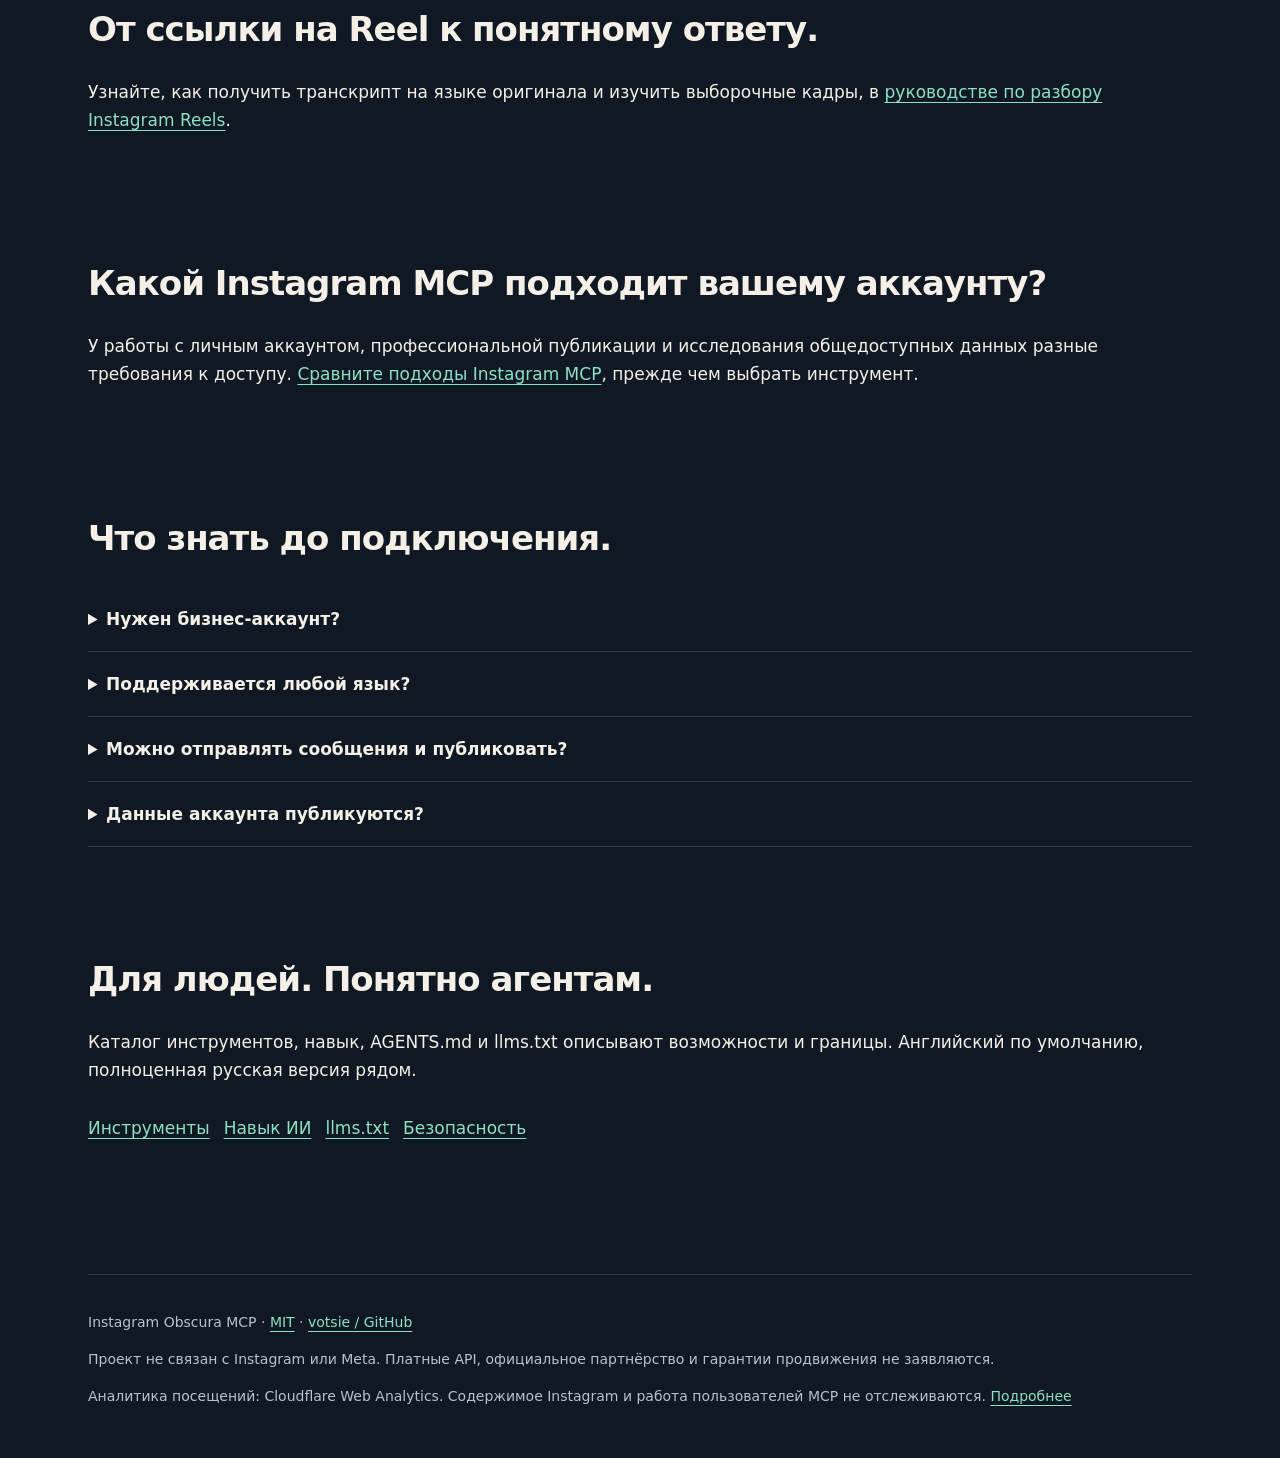
==== commit c4232bf4: "feat: improve Instagram MCP discovery and add official registry publishing" ====
--- a/site/ru/index.html
+++ b/site/ru/index.html
@@ -11,4 +11,5 @@
 python -m pip install ".[analysis]"
 instagram-mcp-doctor</code></pre><p>Установите Chrome, FFmpeg, закреплённый бинарник Obscura и локальную многоязычную модель. Загрузки выполняются явно при установке, а не во время MCP-вызовов.</p><a class="button" href="installation/">Открыть инструкцию →</a><p class="note">Экспериментальный неофициальный проект. С движком проверена Windows. Совместимость функций Instagram различается. Действия требуют конкретного поручения; прикрепление файлов по умолчанию выключено.</p></section>
 <section><h2>От ссылки на Reel к понятному ответу.</h2><p>Узнайте, как получить транскрипт на языке оригинала и изучить выборочные кадры, в <a href="reels/">руководстве по разбору Instagram Reels</a>.</p></section>
+<section><h2>Какой Instagram MCP подходит вашему аккаунту?</h2><p>У работы с личным аккаунтом, профессиональной публикации и исследования общедоступных данных разные требования к доступу. <a href="instagram-mcp/">Сравните подходы Instagram MCP</a>, прежде чем выбрать инструмент.</p></section>
 <section><h2>Что знать до подключения.</h2><details><summary>Нужен бизнес-аккаунт?</summary><p>Нет. Это браузерный сценарий для личного аккаунта, а не интеграция Graph API.</p></details><details><summary>Поддерживается любой язык?</summary><p>Используется многоязычная Whisper с автоопределением. Покрытие и точность различаются; разбор, перевод и чтение кадров выполняет ИИ-клиент.</p></details><details><summary>Можно отправлять сообщения и публиковать?</summary><p>Есть примитивы интерфейса с проверкой аккаунта. Специальных API отправки и публикации нет; реальные отправки не тестировались при выпуске. Проверяйте каждую операцию.</p></details><details><summary>Данные аккаунта публикуются?</summary><p>В репозитории нет сессий, сохранённого или скачанного контента. Локальная среда сохраняет приватные cookies и результаты: защищайте её и ознакомьтесь с моделью угроз.</p></details></section><section><h2>Для людей. Понятно агентам.</h2><p>Каталог инструментов, навык, AGENTS.md и llms.txt описывают возможности и границы. Английский по умолчанию, полноценная русская версия рядом.</p><div class="buttons"><a href="https://github.com/votsie/instagram-obscura-mcp/blob/main/docs/tools.md">Инструменты</a><a href="https://github.com/votsie/instagram-obscura-mcp/blob/main/skills/instagram/SKILL.md">Навык ИИ</a><a href="../llms.txt">llms.txt</a><a href="https://github.com/votsie/instagram-obscura-mcp/blob/main/docs/ru/security.md">Безопасность</a></div></section></main><footer>Instagram Obscura MCP · <a href="https://github.com/votsie/instagram-obscura-mcp/blob/main/LICENSE">MIT</a> · <a href="https://github.com/votsie/instagram-obscura-mcp">votsie / GitHub</a><p>Проект не связан с Instagram или Meta. Платные API, официальное партнёрство и гарантии продвижения не заявляются.</p><p>Аналитика посещений: Cloudflare Web Analytics. Содержимое Instagram и работа пользователей MCP не отслеживаются. <a href="https://github.com/votsie/instagram-obscura-mcp/blob/main/docs/ru/analytics.md">Подробнее</a></p></footer></div><script src="../assets/analytics.js" data-cf-token="ada6056b84554121a30c51aba1f66576" defer></script></body></html>
